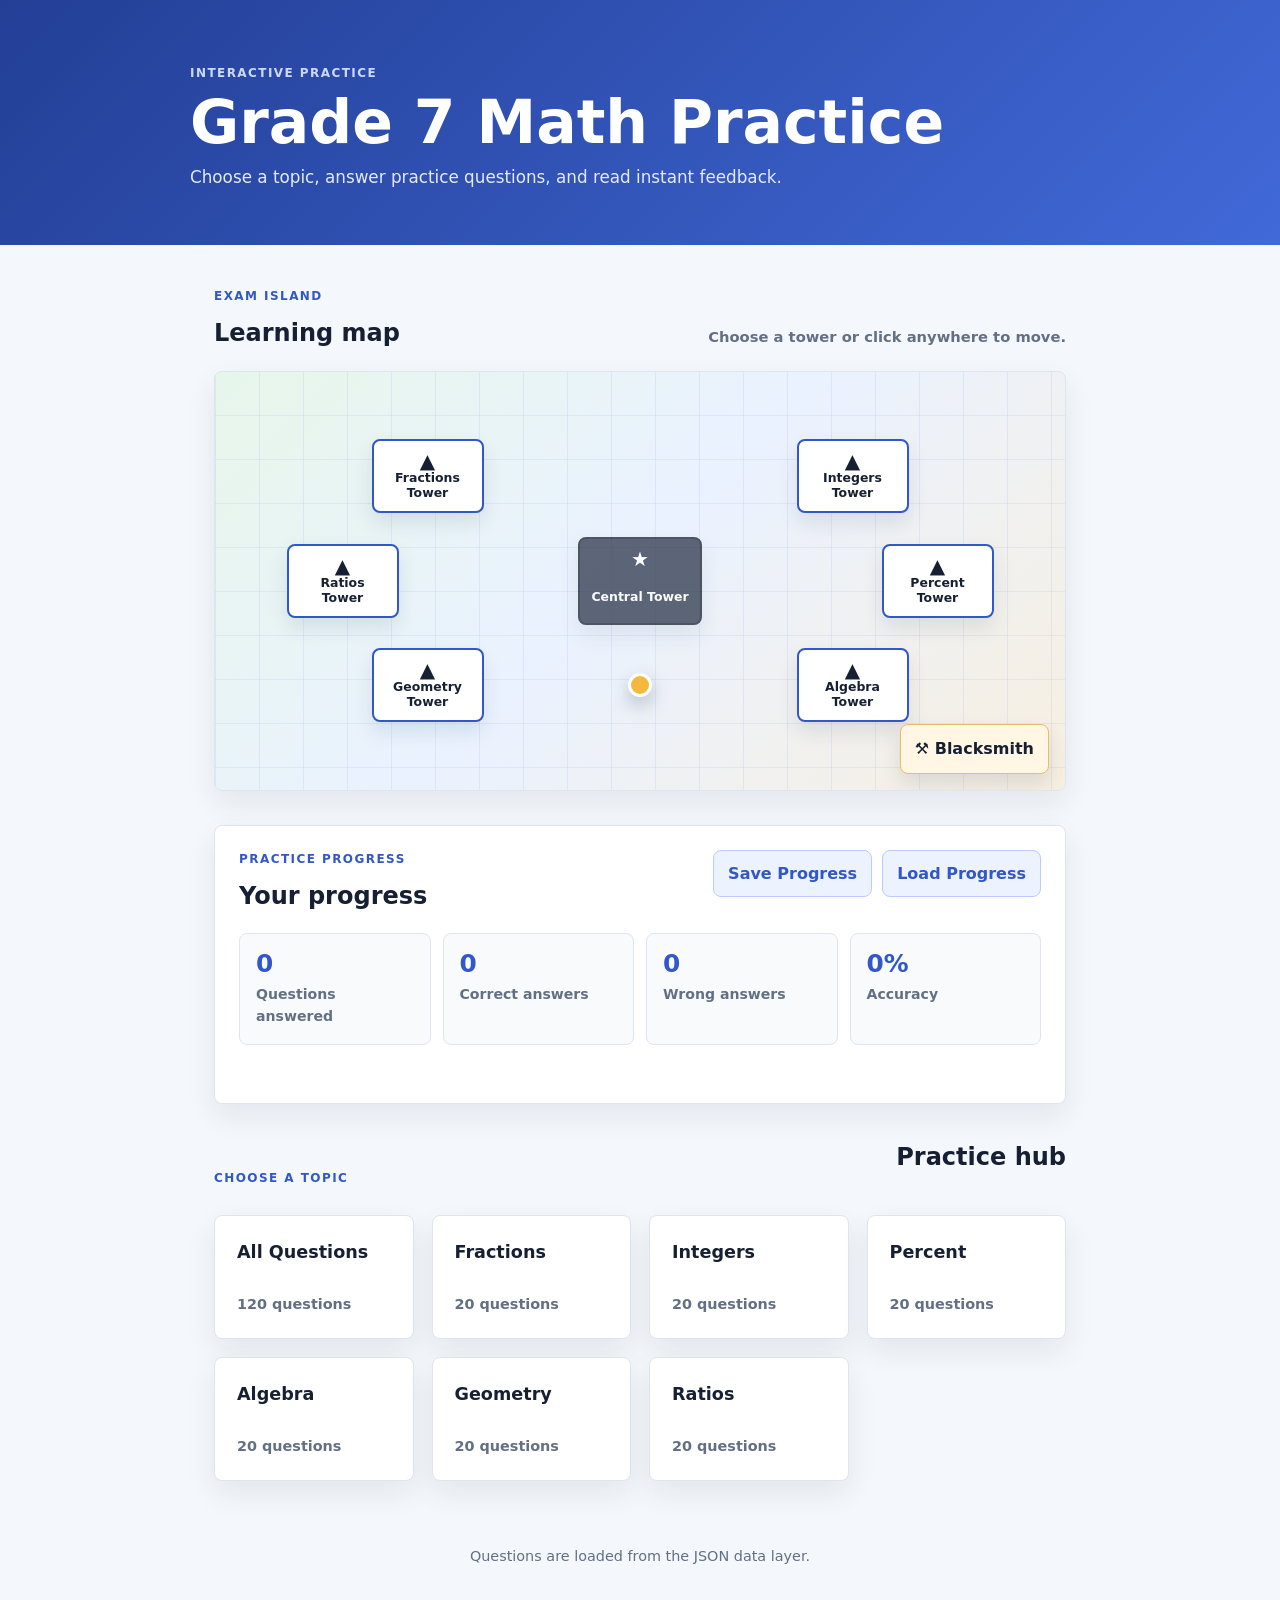
==== index.html @ 88e8f9b3 "Extract game progression rules" ====
<!DOCTYPE html>
<html lang="en">
  <head>
    <meta charset="UTF-8" />
    <meta name="viewport" content="width=device-width, initial-scale=1.0" />
    <meta
      name="description"
      content="A Grade 7 math practice hub with topic-based multiple-choice questions."
    />
    <title>Exam Visualizer</title>
    <link rel="stylesheet" href="style.css" />
  </head>
  <body>
    <header class="site-header">
      <div class="header-content">
        <p class="eyebrow">Interactive practice</p>
        <h1>Grade 7 Math Practice</h1>
        <p class="subtitle">
          Choose a topic, answer practice questions, and read instant feedback.
        </p>
      </div>
    </header>

    <main class="page-content">
      <section class="map-section" aria-labelledby="map-title">
        <div class="map-heading">
          <div>
            <p class="section-label">Exam Island</p>
            <h2 id="map-title">Learning map</h2>
          </div>
          <p id="map-status" class="map-status" aria-live="polite">
            Loading map...
          </p>
        </div>

        <div id="game-map" class="game-map" aria-label="Exam Island map">
          <div id="map-player" class="map-player" aria-label="Player"></div>
          <div id="map-towers" class="map-towers"></div>
          <button id="blacksmith-button" class="blacksmith-button" type="button">
            ⚒ Blacksmith
          </button>
        </div>

        <div id="blacksmith-panel" class="blacksmith-panel" hidden>
          <div>
            <h3>Blacksmith</h3>
            <p>Collect all 6 key fragments to forge the Central Tower Key.</p>
            <p id="fragment-count" class="fragment-count">
              Key fragments: 0 / 6
            </p>
          </div>
          <button id="forge-key" class="progress-button" type="button" disabled>
            Forge Key
          </button>
        </div>
      </section>

      <section class="progress-panel" aria-labelledby="progress-title">
        <div class="progress-panel-heading">
          <div>
            <p class="section-label">Practice progress</p>
            <h2 id="progress-title">Your progress</h2>
          </div>
          <div class="progress-actions">
            <button id="save-progress" class="progress-button" type="button">
              Save Progress
            </button>
            <button id="load-progress" class="progress-button" type="button">
              Load Progress
            </button>
            <input
              id="progress-file"
              type="file"
              accept="application/json,.json"
              hidden
            />
          </div>
        </div>

        <div class="progress-stats" aria-live="polite">
          <div class="progress-stat">
            <span class="progress-value" id="questions-answered">0</span>
            <span class="progress-label">Questions answered</span>
          </div>
          <div class="progress-stat">
            <span class="progress-value" id="correct-answers">0</span>
            <span class="progress-label">Correct answers</span>
          </div>
          <div class="progress-stat">
            <span class="progress-value" id="wrong-answers">0</span>
            <span class="progress-label">Wrong answers</span>
          </div>
          <div class="progress-stat">
            <span class="progress-value" id="accuracy-percentage">0%</span>
            <span class="progress-label">Accuracy</span>
          </div>
        </div>

        <p id="progress-message" class="progress-message" aria-live="polite"></p>
      </section>

      <section id="topic-hub" class="topic-hub" aria-labelledby="topic-hub-title">
        <div class="topic-hub-heading">
          <p class="section-label">Choose a topic</p>
          <h2 id="topic-hub-title">Practice hub</h2>
        </div>

        <div id="topic-list" class="topic-list" aria-live="polite">
          <p class="loading-message">Loading topics...</p>
        </div>
      </section>

      <section
        id="practice-view"
        class="practice-view"
        aria-labelledby="question-list-title"
        hidden
      >
        <button id="back-to-topics" class="back-button" type="button">
          Back to Topics
        </button>

        <div class="exam-overview">
          <div>
            <p class="section-label">Multiple choice</p>
            <h2 id="question-list-title">Question set</h2>
          </div>
          <p id="question-count" class="question-count" aria-live="polite"></p>
        </div>

        <div id="question-list" class="question-list" aria-live="polite"></div>
      </section>

      <div id="error-message" class="error-message" role="alert" hidden></div>
    </main>

    <footer class="site-footer">
      <p>Questions are loaded from the JSON data layer.</p>
    </footer>

    <script src="gameRules.js"></script>
    <script src="app.js"></script>
  </body>
</html>
---- style.css ----
:root {
  --background: #f4f7fb;
  --surface: #ffffff;
  --surface-muted: #f8fafc;
  --text: #172033;
  --text-muted: #637083;
  --primary: #3157c8;
  --primary-soft: #edf2ff;
  --border: #dfe5ee;
  --correct: #16794b;
  --correct-soft: #eaf8f0;
  --incorrect: #b83a3a;
  --incorrect-soft: #fff0f0;
  --shadow: 0 12px 30px rgba(31, 46, 76, 0.08);
}

* { box-sizing: border-box; }
[hidden] { display: none !important; }

body {
  min-height: 100vh;
  margin: 0;
  color: var(--text);
  background: var(--background);
  font-family: Inter, ui-sans-serif, system-ui, -apple-system, BlinkMacSystemFont, "Segoe UI", sans-serif;
  line-height: 1.6;
}

button { font: inherit; }
h1, h2, h3, p { margin-top: 0; }

.site-header {
  padding: 64px 24px 54px;
  color: #ffffff;
  background: linear-gradient(135deg, #233f96, #4169d8);
}

.header-content, .page-content {
  width: min(900px, 100%);
  margin: 0 auto;
}

.eyebrow, .section-label {
  margin: 0 0 8px;
  font-size: 0.75rem;
  font-weight: 800;
  letter-spacing: 0.12em;
  text-transform: uppercase;
}

.eyebrow { color: #cdd8ff; }
.section-label { color: var(--primary); }

h1 {
  margin-bottom: 10px;
  font-size: clamp(2.25rem, 6vw, 3.75rem);
  line-height: 1.05;
}

.subtitle {
  max-width: 680px;
  margin-bottom: 0;
  color: #e4eaff;
  font-size: 1.05rem;
}

.page-content { padding: 42px 24px 64px; }

.map-section, .progress-panel { margin-bottom: 34px; }

.map-heading, .progress-panel-heading, .topic-hub-heading, .exam-overview {
  display: flex;
  align-items: flex-end;
  justify-content: space-between;
  gap: 20px;
  margin-bottom: 18px;
}

.map-heading h2, .exam-overview h2, .progress-panel h2 { margin-bottom: 0; }

.map-status {
  max-width: 380px;
  margin-bottom: 4px;
  color: var(--text-muted);
  font-size: 0.92rem;
  font-weight: 750;
  text-align: right;
}

.game-map {
  position: relative;
  min-height: 420px;
  overflow: hidden;
  background: linear-gradient(90deg, rgba(49,87,200,.08) 1px, transparent 1px), linear-gradient(0deg, rgba(49,87,200,.08) 1px, transparent 1px), linear-gradient(135deg, #e7f6ea, #eaf2ff 48%, #f7efe0);
  background-size: 44px 44px, 44px 44px, auto;
  border: 1px solid var(--border);
  border-radius: 8px;
  box-shadow: var(--shadow);
  cursor: crosshair;
}

.map-tower {
  position: absolute;
  z-index: 2;
  display: grid;
  width: 112px;
  min-height: 74px;
  padding: 10px;
  color: var(--text);
  text-align: center;
  background: #ffffff;
  border: 2px solid var(--primary);
  border-radius: 8px;
  box-shadow: 0 10px 20px rgba(31, 46, 76, 0.1);
  cursor: pointer;
  transform: translate(-50%, -50%);
  transition: background-color 160ms ease, border-color 160ms ease, opacity 160ms ease, transform 160ms ease;
}

.map-tower:hover, .map-tower:focus-visible {
  background: var(--primary-soft);
  outline: none;
  transform: translate(-50%, -52%);
}

.map-tower.is-central {
  width: 124px;
  min-height: 88px;
  color: #ffffff;
  background: #263044;
  border-color: #111827;
}

.map-tower.is-central.is-locked { opacity: 0.72; }
.map-tower.is-cleared { background: var(--correct-soft); border-color: var(--correct); }
.tower-icon { font-size: 1.25rem; font-weight: 850; line-height: 1; }
.tower-name { align-self: center; font-size: 0.78rem; font-weight: 850; line-height: 1.2; }

.map-player {
  position: absolute;
  z-index: 4;
  width: 24px;
  height: 24px;
  background: #f3b93f;
  border: 3px solid #ffffff;
  border-radius: 50%;
  box-shadow: 0 8px 18px rgba(31, 46, 76, 0.26);
  transform: translate(-50%, -50%);
  transition: left 260ms ease, top 260ms ease;
  pointer-events: none;
}

.blacksmith-button {
  position: absolute;
  right: 16px;
  bottom: 16px;
  z-index: 5;
  padding: 11px 14px;
  color: var(--text);
  font-weight: 850;
  background: #fff7e3;
  border: 1px solid #e6bf62;
  border-radius: 8px;
  box-shadow: 0 10px 20px rgba(31, 46, 76, 0.12);
  cursor: pointer;
}

.blacksmith-button:hover, .blacksmith-button:focus-visible { background: #ffedbf; outline: none; }

.blacksmith-panel, .progress-panel, .question-card, .topic-card {
  background: var(--surface);
  border: 1px solid var(--border);
  border-radius: 8px;
  box-shadow: var(--shadow);
}

.blacksmith-panel {
  display: flex;
  align-items: center;
  justify-content: space-between;
  gap: 18px;
  margin-top: 14px;
  padding: 18px;
}

.blacksmith-panel h3 { margin-bottom: 4px; font-size: 1.1rem; }
.blacksmith-panel p { margin-bottom: 4px; color: var(--text-muted); }
.fragment-count { font-weight: 850; }

.progress-panel { padding: 24px; }
.progress-panel-heading { align-items: flex-start; }
.progress-actions { display: flex; flex-wrap: wrap; gap: 10px; justify-content: flex-end; }

.progress-button, .back-button {
  padding: 10px 14px;
  color: var(--primary);
  font-weight: 800;
  background: var(--primary-soft);
  border: 1px solid #bdcafe;
  border-radius: 8px;
  cursor: pointer;
}

.progress-button:hover, .progress-button:focus-visible, .back-button:hover, .back-button:focus-visible {
  background: #dfe7ff;
  border-color: var(--primary);
  outline: none;
}

.progress-button:disabled { cursor: not-allowed; opacity: .55; }
.progress-stats { display: grid; grid-template-columns: repeat(auto-fit, minmax(140px, 1fr)); gap: 12px; }
.progress-stat { min-height: 92px; padding: 16px; background: var(--surface-muted); border: 1px solid var(--border); border-radius: 8px; }
.progress-value { display: block; margin-bottom: 4px; color: var(--primary); font-size: 1.55rem; font-weight: 850; line-height: 1.15; }
.progress-label { display: block; color: var(--text-muted); font-size: 0.88rem; font-weight: 750; }
.progress-message { min-height: 1.4em; margin: 14px 0 0; color: var(--text-muted); font-size: 0.92rem; font-weight: 700; }

.question-count { margin-bottom: 4px; color: var(--text-muted); font-weight: 700; }
.topic-list, .question-list { display: grid; gap: 18px; }
.topic-list { grid-template-columns: repeat(auto-fit, minmax(180px, 1fr)); }
.topic-card { display: grid; gap: 8px; min-height: 124px; padding: 22px; color: var(--text); text-align: left; cursor: pointer; }
.topic-card:hover, .topic-card:focus-visible { background: var(--primary-soft); border-color: var(--primary); outline: none; transform: translateY(-2px); }
.topic-card-title { font-size: 1.1rem; font-weight: 850; }
.topic-card-count { align-self: end; color: var(--text-muted); font-size: 0.9rem; font-weight: 700; }
.back-button { margin-bottom: 22px; }

.question-card { padding: 28px; border-radius: 16px; }
.question-meta { display: flex; align-items: center; justify-content: space-between; gap: 16px; margin-bottom: 14px; }
.question-number, .question-type { color: var(--text-muted); font-size: 0.82rem; font-weight: 800; letter-spacing: 0.06em; text-transform: uppercase; }
.question-type { padding: 4px 10px; color: var(--primary); background: var(--primary-soft); border-radius: 999px; }
.question-title { margin-bottom: 8px; font-size: 1.25rem; }
.question-text { margin-bottom: 20px; color: #38445a; }
.option-list { display: grid; gap: 10px; }
.option-button { display: flex; align-items: center; width: 100%; padding: 13px 15px; color: var(--text); text-align: left; background: var(--surface-muted); border: 1px solid var(--border); border-radius: 10px; cursor: pointer; }
.option-button:hover:not(:disabled), .option-button:focus-visible { background: var(--primary-soft); border-color: var(--primary); outline: none; transform: translateY(-1px); }
.option-button:disabled { cursor: not-allowed; opacity: .68; }
.option-button.is-correct { color: var(--correct); background: var(--correct-soft); border-color: var(--correct); opacity: 1; }
.option-button.is-incorrect { color: var(--incorrect); background: var(--incorrect-soft); border-color: var(--incorrect); opacity: 1; }
.option-key { display: inline-grid; flex: 0 0 30px; width: 30px; height: 30px; margin-right: 12px; place-items: center; font-weight: 800; background: #ffffff; border: 1px solid currentColor; border-radius: 50%; }
.feedback { margin-top: 20px; padding: 16px 18px; border-left: 4px solid var(--border); border-radius: 8px; }
.feedback.correct { background: var(--correct-soft); border-color: var(--correct); }
.feedback.incorrect { background: var(--incorrect-soft); border-color: var(--incorrect); }
.feedback-status { margin-bottom: 5px; font-size: 1.05rem; font-weight: 850; }
.feedback.correct .feedback-status { color: var(--correct); }
.feedback.incorrect .feedback-status { color: var(--incorrect); }
.feedback-answer, .feedback-explanation { margin-bottom: 4px; }
.feedback-explanation { color: #465268; }
.loading-message, .error-message { padding: 22px; text-align: center; background: var(--surface); border: 1px solid var(--border); border-radius: 12px; }
.error-message { color: var(--incorrect); }
.site-footer { padding: 0 24px 28px; color: var(--text-muted); text-align: center; font-size: 0.9rem; }

@media (max-width: 600px) {
  .site-header { padding: 48px 20px 42px; }
  .page-content { padding: 32px 16px 48px; }
  .map-heading, .progress-panel-heading, .topic-hub-heading, .exam-overview { align-items: flex-start; flex-direction: column; gap: 6px; }
  .map-status { max-width: none; text-align: left; }
  .game-map { min-height: 520px; }
  .map-tower { width: 92px; min-height: 70px; padding: 8px; }
  .map-tower.is-central { width: 104px; }
  .blacksmith-panel { align-items: flex-start; flex-direction: column; }
  .progress-panel { padding: 20px 16px; }
  .progress-actions { justify-content: flex-start; width: 100%; }
  .question-card { padding: 22px 18px; }
}
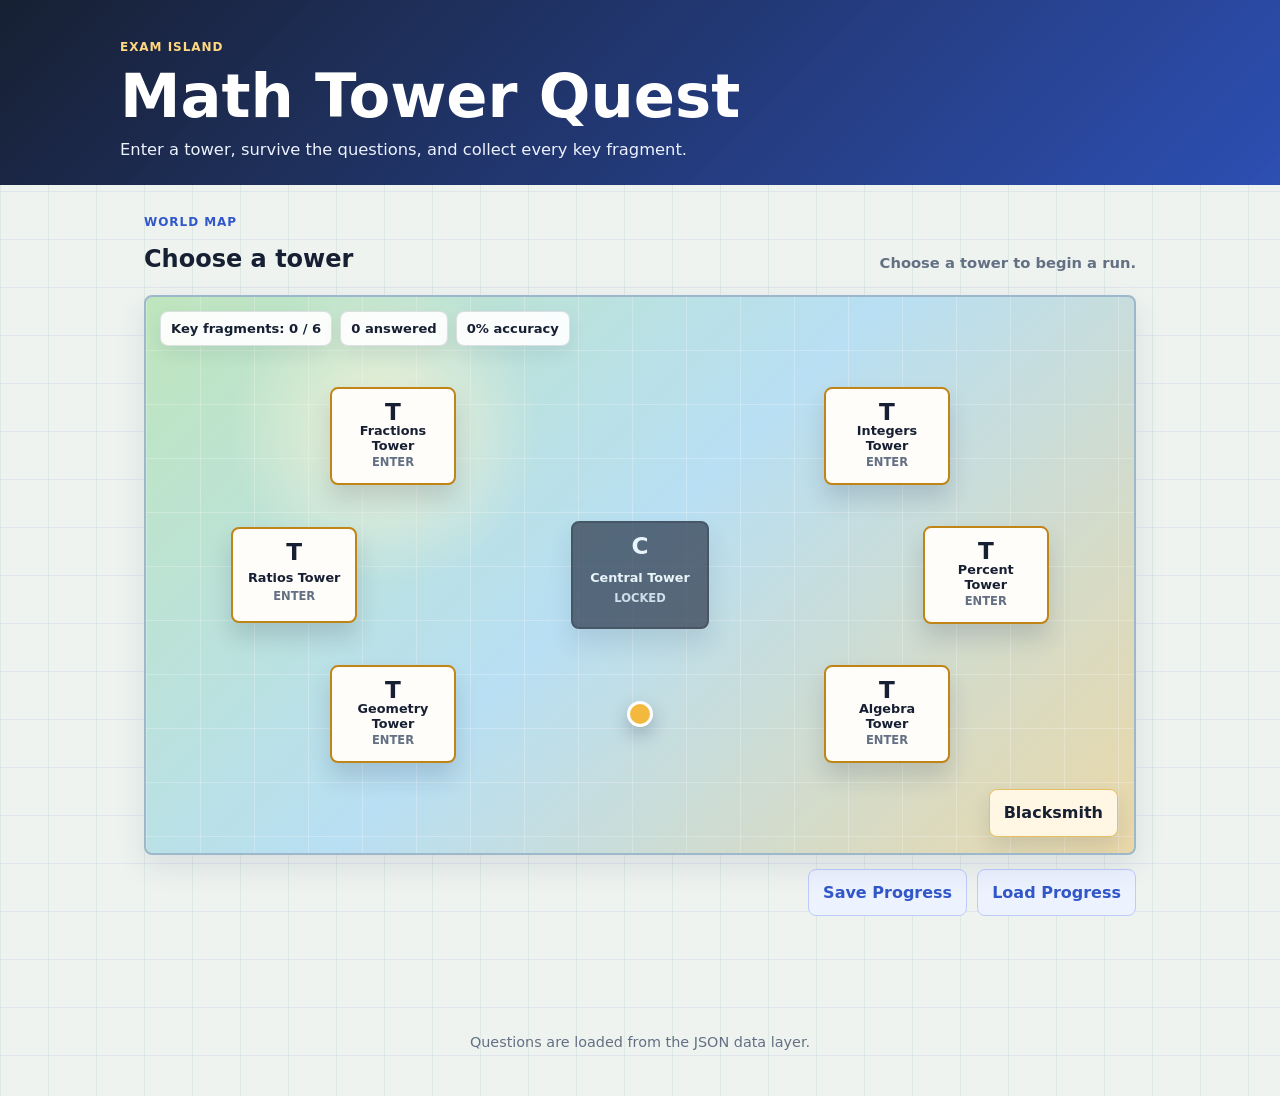
==== commit 240d1a9c: "Polish tower practice gameplay" ====
--- a/index.html
+++ b/index.html
@@ -5,28 +5,29 @@
     <meta name="viewport" content="width=device-width, initial-scale=1.0" />
     <meta
       name="description"
-      content="A Grade 7 math practice hub with topic-based multiple-choice questions."
+      content="A Grade 7 math tower game with map exploration and tower practice runs."
     />
     <title>Exam Visualizer</title>
+    <link rel="icon" href="data:," />
     <link rel="stylesheet" href="style.css" />
   </head>
   <body>
     <header class="site-header">
       <div class="header-content">
-        <p class="eyebrow">Interactive practice</p>
-        <h1>Grade 7 Math Practice</h1>
+        <p class="eyebrow">Exam Island</p>
+        <h1>Math Tower Quest</h1>
         <p class="subtitle">
-          Choose a topic, answer practice questions, and read instant feedback.
+          Enter a tower, survive the questions, and collect every key fragment.
         </p>
       </div>
     </header>
 
     <main class="page-content">
-      <section class="map-section" aria-labelledby="map-title">
+      <section id="map-screen" class="map-section" aria-labelledby="map-title">
         <div class="map-heading">
           <div>
-            <p class="section-label">Exam Island</p>
-            <h2 id="map-title">Learning map</h2>
+            <p class="section-label">World Map</p>
+            <h2 id="map-title">Choose a tower</h2>
           </div>
           <p id="map-status" class="map-status" aria-live="polite">
             Loading map...
@@ -34,10 +35,15 @@
         </div>
 
         <div id="game-map" class="game-map" aria-label="Exam Island map">
+          <div class="map-hud" aria-label="Player progress">
+            <span id="fragment-count" class="hud-pill">Key fragments: 0 / 6</span>
+            <span id="questions-answered" class="hud-pill">0 answered</span>
+            <span id="accuracy-percentage" class="hud-pill">0% accuracy</span>
+          </div>
           <div id="map-player" class="map-player" aria-label="Player"></div>
           <div id="map-towers" class="map-towers"></div>
           <button id="blacksmith-button" class="blacksmith-button" type="button">
-            ⚒ Blacksmith
+            Blacksmith
           </button>
         </div>
 
@@ -45,89 +51,65 @@
           <div>
             <h3>Blacksmith</h3>
             <p>Collect all 6 key fragments to forge the Central Tower Key.</p>
-            <p id="fragment-count" class="fragment-count">
-              Key fragments: 0 / 6
-            </p>
           </div>
           <button id="forge-key" class="progress-button" type="button" disabled>
             Forge Key
           </button>
         </div>
-      </section>
 
-      <section class="progress-panel" aria-labelledby="progress-title">
-        <div class="progress-panel-heading">
-          <div>
-            <p class="section-label">Practice progress</p>
-            <h2 id="progress-title">Your progress</h2>
-          </div>
-          <div class="progress-actions">
-            <button id="save-progress" class="progress-button" type="button">
-              Save Progress
-            </button>
-            <button id="load-progress" class="progress-button" type="button">
-              Load Progress
-            </button>
-            <input
-              id="progress-file"
-              type="file"
-              accept="application/json,.json"
-              hidden
-            />
-          </div>
+        <div class="save-actions">
+          <button id="save-progress" class="progress-button" type="button">
+            Save Progress
+          </button>
+          <button id="load-progress" class="progress-button" type="button">
+            Load Progress
+          </button>
+          <input
+            id="progress-file"
+            type="file"
+            accept="application/json,.json"
+            hidden
+          />
         </div>
-
-        <div class="progress-stats" aria-live="polite">
-          <div class="progress-stat">
-            <span class="progress-value" id="questions-answered">0</span>
-            <span class="progress-label">Questions answered</span>
-          </div>
-          <div class="progress-stat">
-            <span class="progress-value" id="correct-answers">0</span>
-            <span class="progress-label">Correct answers</span>
-          </div>
-          <div class="progress-stat">
-            <span class="progress-value" id="wrong-answers">0</span>
-            <span class="progress-label">Wrong answers</span>
-          </div>
-          <div class="progress-stat">
-            <span class="progress-value" id="accuracy-percentage">0%</span>
-            <span class="progress-label">Accuracy</span>
-          </div>
-        </div>
-
         <p id="progress-message" class="progress-message" aria-live="polite"></p>
-      </section>
-
-      <section id="topic-hub" class="topic-hub" aria-labelledby="topic-hub-title">
-        <div class="topic-hub-heading">
-          <p class="section-label">Choose a topic</p>
-          <h2 id="topic-hub-title">Practice hub</h2>
-        </div>
-
-        <div id="topic-list" class="topic-list" aria-live="polite">
-          <p class="loading-message">Loading topics...</p>
-        </div>
       </section>
 
       <section
         id="practice-view"
         class="practice-view"
-        aria-labelledby="question-list-title"
+        aria-labelledby="tower-title"
         hidden
       >
-        <button id="back-to-topics" class="back-button" type="button">
-          Back to Topics
-        </button>
-
-        <div class="exam-overview">
-          <div>
-            <p class="section-label">Multiple choice</p>
-            <h2 id="question-list-title">Question set</h2>
-          </div>
-          <p id="question-count" class="question-count" aria-live="polite"></p>
+        <div class="tower-topbar">
+          <button id="back-to-map" class="back-button" type="button">
+            Back to Map
+          </button>
+          <div id="tower-status" class="tower-status" aria-live="polite"></div>
         </div>
 
+        <div class="tower-overview">
+          <div>
+            <p class="section-label">Tower Practice</p>
+            <h2 id="tower-title">Tower</h2>
+            <p id="tower-description" class="tower-description"></p>
+          </div>
+          <div class="tower-run-stats">
+            <div id="tower-hp" class="hp-display" aria-live="polite">
+              <span class="stat-label">Health</span>
+              <span class="hp-hearts" aria-hidden="true">10 HP</span>
+              <span class="hp-number">10 / 10</span>
+            </div>
+            <span id="tower-streak">Streak 0</span>
+            <span id="tower-progress-text">Seal Energy 0 / 50</span>
+          </div>
+        </div>
+
+        <div class="energy-label">Seal Energy</div>
+        <div class="tower-progress-bar" aria-hidden="true">
+          <div id="tower-progress-fill"></div>
+        </div>
+
+        <div id="tower-result" class="tower-result" aria-live="polite" hidden></div>
         <div id="question-list" class="question-list" aria-live="polite"></div>
       </section>
 
--- a/style.css
+++ b/style.css
@@ -1,17 +1,19 @@
 :root {
-  --background: #f4f7fb;
+  --background: #eef3f0;
   --surface: #ffffff;
-  --surface-muted: #f8fafc;
+  --surface-muted: #f6f8fb;
   --text: #172033;
   --text-muted: #637083;
   --primary: #3157c8;
   --primary-soft: #edf2ff;
+  --gold: #c18416;
+  --gold-soft: #fff5d6;
+  --forest: #24714f;
+  --forest-soft: #e9f7ef;
+  --danger: #b83a3a;
+  --danger-soft: #fff0f0;
   --border: #dfe5ee;
-  --correct: #16794b;
-  --correct-soft: #eaf8f0;
-  --incorrect: #b83a3a;
-  --incorrect-soft: #fff0f0;
-  --shadow: 0 12px 30px rgba(31, 46, 76, 0.08);
+  --shadow: 0 12px 30px rgba(31, 46, 76, 0.1);
 }
 
 * { box-sizing: border-box; }
@@ -21,7 +23,11 @@
   min-height: 100vh;
   margin: 0;
   color: var(--text);
-  background: var(--background);
+  background:
+    linear-gradient(90deg, rgba(36, 113, 79, 0.08) 1px, transparent 1px),
+    linear-gradient(0deg, rgba(49, 87, 200, 0.08) 1px, transparent 1px),
+    var(--background);
+  background-size: 48px 48px;
   font-family: Inter, ui-sans-serif, system-ui, -apple-system, BlinkMacSystemFont, "Segoe UI", sans-serif;
   line-height: 1.6;
 }
@@ -30,121 +36,157 @@
 h1, h2, h3, p { margin-top: 0; }
 
 .site-header {
-  padding: 64px 24px 54px;
+  padding: 38px 24px 22px;
   color: #ffffff;
-  background: linear-gradient(135deg, #233f96, #4169d8);
+  background:
+    linear-gradient(135deg, rgba(23, 32, 51, 0.94), rgba(49, 87, 200, 0.86)),
+    #172033;
 }
 
 .header-content, .page-content {
-  width: min(900px, 100%);
+  width: min(1040px, 100%);
   margin: 0 auto;
 }
 
 .eyebrow, .section-label {
   margin: 0 0 8px;
   font-size: 0.75rem;
-  font-weight: 800;
-  letter-spacing: 0.12em;
+  font-weight: 850;
+  letter-spacing: 0.08em;
   text-transform: uppercase;
 }
 
-.eyebrow { color: #cdd8ff; }
+.eyebrow { color: #ffd880; }
 .section-label { color: var(--primary); }
 
 h1 {
-  margin-bottom: 10px;
-  font-size: clamp(2.25rem, 6vw, 3.75rem);
+  margin-bottom: 8px;
+  font-size: clamp(2.15rem, 5vw, 3.8rem);
   line-height: 1.05;
 }
 
 .subtitle {
   max-width: 680px;
   margin-bottom: 0;
-  color: #e4eaff;
-  font-size: 1.05rem;
-}
-
-.page-content { padding: 42px 24px 64px; }
-
-.map-section, .progress-panel { margin-bottom: 34px; }
-
-.map-heading, .progress-panel-heading, .topic-hub-heading, .exam-overview {
+  color: #edf2ff;
+  font-size: 1.02rem;
+}
+
+.page-content { padding: 28px 24px 56px; }
+
+.map-section, .practice-view {
+  margin-bottom: 26px;
+}
+
+.map-heading, .tower-overview, .tower-topbar {
   display: flex;
   align-items: flex-end;
   justify-content: space-between;
-  gap: 20px;
-  margin-bottom: 18px;
-}
-
-.map-heading h2, .exam-overview h2, .progress-panel h2 { margin-bottom: 0; }
-
-.map-status {
-  max-width: 380px;
+  gap: 18px;
+  margin-bottom: 16px;
+}
+
+.map-heading h2, .tower-overview h2 { margin-bottom: 0; }
+
+.map-status, .tower-status {
+  max-width: 430px;
   margin-bottom: 4px;
   color: var(--text-muted);
   font-size: 0.92rem;
-  font-weight: 750;
+  font-weight: 780;
   text-align: right;
 }
 
 .game-map {
   position: relative;
-  min-height: 420px;
+  min-height: 560px;
   overflow: hidden;
-  background: linear-gradient(90deg, rgba(49,87,200,.08) 1px, transparent 1px), linear-gradient(0deg, rgba(49,87,200,.08) 1px, transparent 1px), linear-gradient(135deg, #e7f6ea, #eaf2ff 48%, #f7efe0);
-  background-size: 44px 44px, 44px 44px, auto;
-  border: 1px solid var(--border);
+  background:
+    radial-gradient(circle at 24% 24%, rgba(255, 245, 214, 0.78), transparent 18%),
+    linear-gradient(90deg, rgba(255, 255, 255, 0.24) 1px, transparent 1px),
+    linear-gradient(0deg, rgba(255, 255, 255, 0.24) 1px, transparent 1px),
+    linear-gradient(135deg, #bfe5bd, #b8dff3 48%, #ead8a8);
+  background-size: auto, 54px 54px, 54px 54px, auto;
+  border: 2px solid #9db7cb;
   border-radius: 8px;
   box-shadow: var(--shadow);
   cursor: crosshair;
 }
 
+.map-hud {
+  position: absolute;
+  top: 14px;
+  left: 14px;
+  right: 14px;
+  z-index: 6;
+  display: flex;
+  flex-wrap: wrap;
+  gap: 8px;
+  pointer-events: none;
+}
+
+.hud-pill {
+  display: inline-flex;
+  min-height: 34px;
+  align-items: center;
+  padding: 6px 10px;
+  color: #172033;
+  font-size: 0.82rem;
+  font-weight: 850;
+  background: rgba(255, 255, 255, 0.92);
+  border: 1px solid rgba(31, 46, 76, 0.14);
+  border-radius: 8px;
+  box-shadow: 0 8px 18px rgba(31, 46, 76, 0.08);
+}
+
 .map-tower {
   position: absolute;
-  z-index: 2;
+  z-index: 3;
   display: grid;
-  width: 112px;
-  min-height: 74px;
-  padding: 10px;
+  width: 126px;
+  min-height: 96px;
+  padding: 11px;
   color: var(--text);
   text-align: center;
-  background: #ffffff;
-  border: 2px solid var(--primary);
-  border-radius: 8px;
-  box-shadow: 0 10px 20px rgba(31, 46, 76, 0.1);
+  background: #fffdfa;
+  border: 2px solid var(--gold);
+  border-radius: 8px;
+  box-shadow: 0 14px 22px rgba(31, 46, 76, 0.16);
   cursor: pointer;
   transform: translate(-50%, -50%);
   transition: background-color 160ms ease, border-color 160ms ease, opacity 160ms ease, transform 160ms ease;
 }
 
 .map-tower:hover, .map-tower:focus-visible {
-  background: var(--primary-soft);
+  background: var(--gold-soft);
   outline: none;
-  transform: translate(-50%, -52%);
+  transform: translate(-50%, -54%);
 }
 
 .map-tower.is-central {
-  width: 124px;
-  min-height: 88px;
+  width: 138px;
+  min-height: 108px;
   color: #ffffff;
   background: #263044;
   border-color: #111827;
 }
 
-.map-tower.is-central.is-locked { opacity: 0.72; }
-.map-tower.is-cleared { background: var(--correct-soft); border-color: var(--correct); }
-.tower-icon { font-size: 1.25rem; font-weight: 850; line-height: 1; }
-.tower-name { align-self: center; font-size: 0.78rem; font-weight: 850; line-height: 1.2; }
+.map-tower.is-central.is-locked { opacity: 0.68; }
+.map-tower.is-cleared { background: var(--forest-soft); border-color: var(--forest); }
+.tower-icon { font-size: 1.45rem; font-weight: 900; line-height: 1; }
+.tower-name { align-self: center; font-size: 0.8rem; font-weight: 900; line-height: 1.18; }
+.tower-state { color: var(--text-muted); font-size: 0.72rem; font-weight: 850; text-transform: uppercase; }
+.map-tower.is-central .tower-state { color: #d8deea; }
 
 .map-player {
   position: absolute;
-  z-index: 4;
-  width: 24px;
-  height: 24px;
+  z-index: 5;
+  width: 26px;
+  height: 26px;
   background: #f3b93f;
   border: 3px solid #ffffff;
   border-radius: 50%;
-  box-shadow: 0 8px 18px rgba(31, 46, 76, 0.26);
+  box-shadow: 0 8px 18px rgba(31, 46, 76, 0.28);
   transform: translate(-50%, -50%);
   transition: left 260ms ease, top 260ms ease;
   pointer-events: none;
@@ -154,8 +196,9 @@
   position: absolute;
   right: 16px;
   bottom: 16px;
-  z-index: 5;
-  padding: 11px 14px;
+  z-index: 7;
+  min-height: 42px;
+  padding: 10px 14px;
   color: var(--text);
   font-weight: 850;
   background: #fff7e3;
@@ -165,9 +208,12 @@
   cursor: pointer;
 }
 
-.blacksmith-button:hover, .blacksmith-button:focus-visible { background: #ffedbf; outline: none; }
-
-.blacksmith-panel, .progress-panel, .question-card, .topic-card {
+.blacksmith-button:hover, .blacksmith-button:focus-visible {
+  background: #ffedbf;
+  outline: none;
+}
+
+.blacksmith-panel, .question-card, .tower-result {
   background: var(--surface);
   border: 1px solid var(--border);
   border-radius: 8px;
@@ -184,17 +230,21 @@
 }
 
 .blacksmith-panel h3 { margin-bottom: 4px; font-size: 1.1rem; }
-.blacksmith-panel p { margin-bottom: 4px; color: var(--text-muted); }
-.fragment-count { font-weight: 850; }
-
-.progress-panel { padding: 24px; }
-.progress-panel-heading { align-items: flex-start; }
-.progress-actions { display: flex; flex-wrap: wrap; gap: 10px; justify-content: flex-end; }
+.blacksmith-panel p { margin-bottom: 0; color: var(--text-muted); }
+
+.save-actions {
+  display: flex;
+  flex-wrap: wrap;
+  gap: 10px;
+  justify-content: flex-end;
+  margin-top: 14px;
+}
 
 .progress-button, .back-button {
+  min-height: 42px;
   padding: 10px 14px;
   color: var(--primary);
-  font-weight: 800;
+  font-weight: 850;
   background: var(--primary-soft);
   border: 1px solid #bdcafe;
   border-radius: 8px;
@@ -207,57 +257,401 @@
   outline: none;
 }
 
-.progress-button:disabled { cursor: not-allowed; opacity: .55; }
-.progress-stats { display: grid; grid-template-columns: repeat(auto-fit, minmax(140px, 1fr)); gap: 12px; }
-.progress-stat { min-height: 92px; padding: 16px; background: var(--surface-muted); border: 1px solid var(--border); border-radius: 8px; }
-.progress-value { display: block; margin-bottom: 4px; color: var(--primary); font-size: 1.55rem; font-weight: 850; line-height: 1.15; }
-.progress-label { display: block; color: var(--text-muted); font-size: 0.88rem; font-weight: 750; }
-.progress-message { min-height: 1.4em; margin: 14px 0 0; color: var(--text-muted); font-size: 0.92rem; font-weight: 700; }
-
-.question-count { margin-bottom: 4px; color: var(--text-muted); font-weight: 700; }
-.topic-list, .question-list { display: grid; gap: 18px; }
-.topic-list { grid-template-columns: repeat(auto-fit, minmax(180px, 1fr)); }
-.topic-card { display: grid; gap: 8px; min-height: 124px; padding: 22px; color: var(--text); text-align: left; cursor: pointer; }
-.topic-card:hover, .topic-card:focus-visible { background: var(--primary-soft); border-color: var(--primary); outline: none; transform: translateY(-2px); }
-.topic-card-title { font-size: 1.1rem; font-weight: 850; }
-.topic-card-count { align-self: end; color: var(--text-muted); font-size: 0.9rem; font-weight: 700; }
-.back-button { margin-bottom: 22px; }
-
-.question-card { padding: 28px; border-radius: 16px; }
-.question-meta { display: flex; align-items: center; justify-content: space-between; gap: 16px; margin-bottom: 14px; }
-.question-number, .question-type { color: var(--text-muted); font-size: 0.82rem; font-weight: 800; letter-spacing: 0.06em; text-transform: uppercase; }
-.question-type { padding: 4px 10px; color: var(--primary); background: var(--primary-soft); border-radius: 999px; }
-.question-title { margin-bottom: 8px; font-size: 1.25rem; }
-.question-text { margin-bottom: 20px; color: #38445a; }
-.option-list { display: grid; gap: 10px; }
-.option-button { display: flex; align-items: center; width: 100%; padding: 13px 15px; color: var(--text); text-align: left; background: var(--surface-muted); border: 1px solid var(--border); border-radius: 10px; cursor: pointer; }
-.option-button:hover:not(:disabled), .option-button:focus-visible { background: var(--primary-soft); border-color: var(--primary); outline: none; transform: translateY(-1px); }
-.option-button:disabled { cursor: not-allowed; opacity: .68; }
-.option-button.is-correct { color: var(--correct); background: var(--correct-soft); border-color: var(--correct); opacity: 1; }
-.option-button.is-incorrect { color: var(--incorrect); background: var(--incorrect-soft); border-color: var(--incorrect); opacity: 1; }
-.option-key { display: inline-grid; flex: 0 0 30px; width: 30px; height: 30px; margin-right: 12px; place-items: center; font-weight: 800; background: #ffffff; border: 1px solid currentColor; border-radius: 50%; }
-.feedback { margin-top: 20px; padding: 16px 18px; border-left: 4px solid var(--border); border-radius: 8px; }
-.feedback.correct { background: var(--correct-soft); border-color: var(--correct); }
-.feedback.incorrect { background: var(--incorrect-soft); border-color: var(--incorrect); }
-.feedback-status { margin-bottom: 5px; font-size: 1.05rem; font-weight: 850; }
-.feedback.correct .feedback-status { color: var(--correct); }
-.feedback.incorrect .feedback-status { color: var(--incorrect); }
+.progress-button:disabled {
+  cursor: not-allowed;
+  opacity: 0.55;
+}
+
+.progress-message {
+  min-height: 1.4em;
+  margin: 12px 0 0;
+  color: var(--text-muted);
+  font-size: 0.92rem;
+  font-weight: 740;
+  text-align: right;
+}
+
+.practice-view {
+  padding: 24px;
+  background: rgba(255, 255, 255, 0.86);
+  border: 1px solid var(--border);
+  border-radius: 8px;
+  box-shadow: var(--shadow);
+}
+
+.tower-topbar { align-items: center; }
+
+.tower-description {
+  max-width: 520px;
+  margin: 8px 0 0;
+  color: #465268;
+  font-size: 0.96rem;
+  font-weight: 720;
+}
+
+.tower-run-stats {
+  display: flex;
+  flex-wrap: wrap;
+  justify-content: flex-end;
+  gap: 8px;
+}
+
+.tower-run-stats > span {
+  display: inline-flex;
+  min-height: 36px;
+  align-items: center;
+  padding: 6px 10px;
+  color: #172033;
+  font-size: 0.84rem;
+  font-weight: 850;
+  background: var(--surface-muted);
+  border: 1px solid var(--border);
+  border-radius: 8px;
+}
+
+.hp-display {
+  display: grid;
+  min-width: 188px;
+  min-height: 58px;
+  gap: 2px;
+  padding: 8px 10px;
+  color: #172033;
+  background: var(--surface-muted);
+  border: 1px solid var(--border);
+  border-radius: 8px;
+}
+
+.stat-label {
+  color: var(--text-muted);
+  font-size: 0.68rem;
+  font-weight: 900;
+  letter-spacing: 0.06em;
+  line-height: 1;
+  text-transform: uppercase;
+}
+
+.hp-hearts {
+  color: var(--danger);
+  font-size: 1.08rem;
+  font-weight: 900;
+  letter-spacing: 0.04em;
+  line-height: 1.1;
+  text-shadow: 0 1px 0 #ffffff;
+}
+
+.hp-number {
+  color: var(--text-muted);
+  font-size: 0.76rem;
+  font-weight: 850;
+  line-height: 1;
+}
+
+.energy-label {
+  margin: 0 0 5px;
+  color: var(--gold);
+  font-size: 0.78rem;
+  font-weight: 900;
+  letter-spacing: 0.08em;
+  text-transform: uppercase;
+}
+
+.tower-progress-bar {
+  height: 16px;
+  overflow: hidden;
+  margin: 0 0 18px;
+  background: #dbe3ef;
+  border: 1px solid #c8d3e2;
+  border-radius: 8px;
+}
+
+#tower-progress-fill {
+  width: 0%;
+  height: 100%;
+  background: linear-gradient(90deg, var(--gold), var(--forest));
+  transition: width 180ms ease;
+}
+
+.question-list {
+  display: grid;
+  gap: 18px;
+}
+
+.question-card {
+  padding: 28px;
+}
+
+.question-meta {
+  display: flex;
+  align-items: center;
+  justify-content: space-between;
+  gap: 16px;
+  margin-bottom: 14px;
+}
+
+.question-number, .question-type {
+  color: var(--text-muted);
+  font-size: 0.82rem;
+  font-weight: 850;
+  letter-spacing: 0.04em;
+  text-transform: uppercase;
+}
+
+.question-type {
+  padding: 4px 10px;
+  color: var(--primary);
+  background: var(--primary-soft);
+  border-radius: 8px;
+}
+
+.question-title {
+  margin-bottom: 8px;
+  font-size: 1.25rem;
+}
+
+.question-text {
+  margin-bottom: 20px;
+  color: #38445a;
+}
+
+.option-list {
+  display: grid;
+  gap: 10px;
+}
+
+.option-button {
+  display: flex;
+  align-items: center;
+  width: 100%;
+  min-height: 48px;
+  padding: 12px 14px;
+  color: var(--text);
+  text-align: left;
+  background: var(--surface-muted);
+  border: 1px solid var(--border);
+  border-radius: 8px;
+  cursor: pointer;
+}
+
+.option-button:hover:not(:disabled), .option-button:focus-visible {
+  background: var(--primary-soft);
+  border-color: var(--primary);
+  outline: none;
+  transform: translateY(-1px);
+}
+
+.option-button:disabled {
+  cursor: not-allowed;
+  opacity: 0.72;
+}
+
+.option-button.is-correct {
+  color: var(--forest);
+  background: var(--forest-soft);
+  border-color: var(--forest);
+  opacity: 1;
+}
+
+.option-button.is-incorrect {
+  color: var(--danger);
+  background: var(--danger-soft);
+  border-color: var(--danger);
+  opacity: 1;
+}
+
+.option-key {
+  display: inline-grid;
+  flex: 0 0 30px;
+  width: 30px;
+  height: 30px;
+  margin-right: 12px;
+  place-items: center;
+  font-weight: 850;
+  background: #ffffff;
+  border: 1px solid currentColor;
+  border-radius: 50%;
+}
+
+.feedback {
+  margin-top: 20px;
+  padding: 16px 18px;
+  border-left: 4px solid var(--border);
+  border-radius: 8px;
+}
+
+.feedback.correct {
+  background: var(--forest-soft);
+  border-color: var(--forest);
+  animation: feedback-pop 180ms ease-out;
+}
+
+.feedback.incorrect {
+  background: var(--danger-soft);
+  border-color: var(--danger);
+}
+
+.feedback-status {
+  margin-bottom: 5px;
+  font-size: 1.05rem;
+  font-weight: 850;
+}
+
+.feedback.correct .feedback-status { color: var(--forest); }
+.feedback.incorrect .feedback-status { color: var(--danger); }
 .feedback-answer, .feedback-explanation { margin-bottom: 4px; }
 .feedback-explanation { color: #465268; }
-.loading-message, .error-message { padding: 22px; text-align: center; background: var(--surface); border: 1px solid var(--border); border-radius: 12px; }
-.error-message { color: var(--incorrect); }
-.site-footer { padding: 0 24px 28px; color: var(--text-muted); text-align: center; font-size: 0.9rem; }
-
-@media (max-width: 600px) {
-  .site-header { padding: 48px 20px 42px; }
-  .page-content { padding: 32px 16px 48px; }
-  .map-heading, .progress-panel-heading, .topic-hub-heading, .exam-overview { align-items: flex-start; flex-direction: column; gap: 6px; }
-  .map-status { max-width: none; text-align: left; }
-  .game-map { min-height: 520px; }
-  .map-tower { width: 92px; min-height: 70px; padding: 8px; }
-  .map-tower.is-central { width: 104px; }
-  .blacksmith-panel { align-items: flex-start; flex-direction: column; }
-  .progress-panel { padding: 20px 16px; }
-  .progress-actions { justify-content: flex-start; width: 100%; }
-  .question-card { padding: 22px 18px; }
-}
+
+.combo-feedback {
+  display: flex;
+  flex-wrap: wrap;
+  gap: 8px;
+  margin: 8px 0 12px;
+  animation: combo-pop 260ms ease-out;
+}
+
+.combo-feedback span {
+  display: inline-flex;
+  align-items: center;
+  min-height: 32px;
+  padding: 5px 9px;
+  font-size: 0.88rem;
+  font-weight: 900;
+  border-radius: 8px;
+}
+
+.combo-count {
+  color: #172033;
+  background: #fff5d6;
+  border: 1px solid #e6bf62;
+}
+
+.combo-praise {
+  color: #ffffff;
+  background: var(--forest);
+}
+
+.energy-gain {
+  color: var(--forest);
+  background: #ffffff;
+  border: 1px solid var(--forest);
+}
+
+.tower-result {
+  margin-bottom: 18px;
+  padding: 18px;
+}
+
+.tower-result h3 {
+  margin-bottom: 6px;
+}
+
+.tower-result p {
+  margin-bottom: 14px;
+  color: var(--text-muted);
+}
+
+.tower-result.is-cleared {
+  background: var(--forest-soft);
+  border-color: var(--forest);
+}
+
+.tower-result.is-failed {
+  background: var(--danger-soft);
+  border-color: var(--danger);
+}
+
+.tower-result-actions {
+  display: flex;
+  flex-wrap: wrap;
+  gap: 10px;
+}
+
+.tower-action {
+  margin-top: 14px;
+}
+
+.loading-message, .error-message {
+  padding: 22px;
+  text-align: center;
+  background: var(--surface);
+  border: 1px solid var(--border);
+  border-radius: 8px;
+}
+
+.error-message { color: var(--danger); }
+.site-footer {
+  padding: 0 24px 28px;
+  color: var(--text-muted);
+  text-align: center;
+  font-size: 0.9rem;
+}
+
+@keyframes combo-pop {
+  0% {
+    opacity: 0;
+    transform: translateY(8px) scale(0.94);
+  }
+  70% {
+    opacity: 1;
+    transform: translateY(-2px) scale(1.03);
+  }
+  100% {
+    opacity: 1;
+    transform: translateY(0) scale(1);
+  }
+}
+
+@keyframes feedback-pop {
+  0% {
+    transform: scale(0.98);
+  }
+  70% {
+    transform: scale(1.01);
+  }
+  100% {
+    transform: scale(1);
+  }
+}
+
+@media (max-width: 700px) {
+  .site-header { padding: 32px 18px 20px; }
+  .page-content { padding: 24px 14px 44px; }
+  .map-heading, .tower-overview, .tower-topbar {
+    align-items: flex-start;
+    flex-direction: column;
+    gap: 8px;
+  }
+  .map-status, .tower-status, .progress-message {
+    max-width: none;
+    text-align: left;
+  }
+  .game-map { min-height: 620px; }
+  .map-tower {
+    width: 104px;
+    min-height: 88px;
+    padding: 8px;
+  }
+  .map-tower.is-central { width: 116px; }
+  .map-hud { right: 80px; }
+  .blacksmith-panel {
+    align-items: flex-start;
+    flex-direction: column;
+  }
+  .save-actions {
+    justify-content: flex-start;
+  }
+  .practice-view {
+    padding: 18px 14px;
+  }
+  .tower-run-stats {
+    justify-content: flex-start;
+  }
+  .hp-display {
+    min-width: 100%;
+  }
+  .question-card {
+    padding: 22px 16px;
+  }
+  .option-button {
+    align-items: flex-start;
+  }
+}
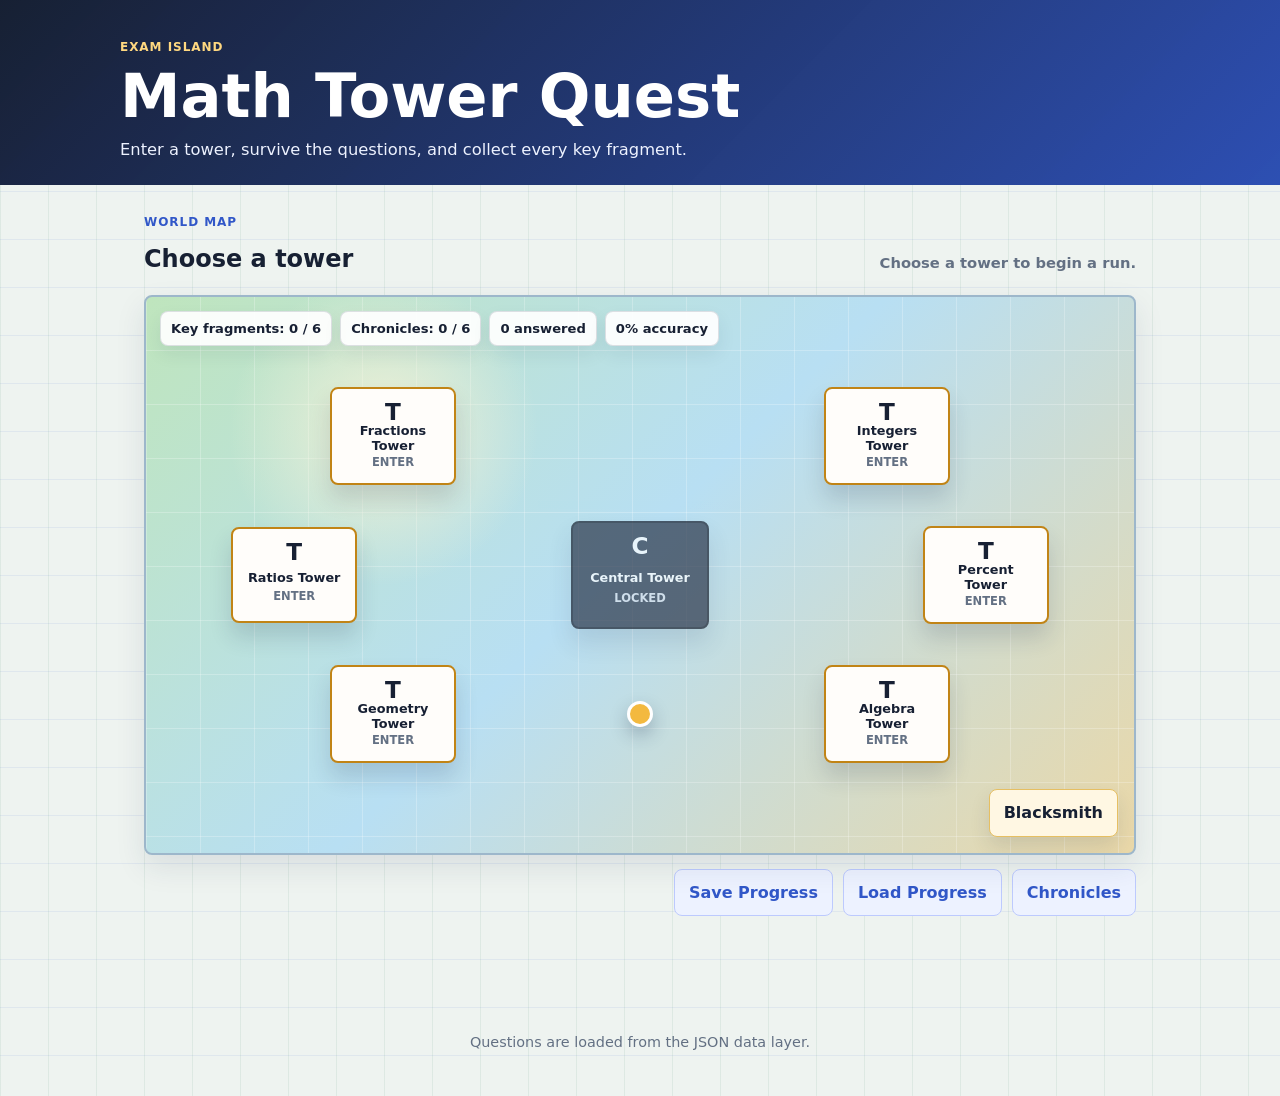
==== commit a39cda78: "Add chronicles system and teaching slides" ====
--- a/index.html
+++ b/index.html
@@ -1,6 +1,7 @@
 <!DOCTYPE html>
 <html lang="en">
   <head>
+    <!-- index.html defines the static UI containers. Game data, rules, and save state live outside this file. -->
     <meta charset="UTF-8" />
     <meta name="viewport" content="width=device-width, initial-scale=1.0" />
     <meta
@@ -37,6 +38,7 @@
         <div id="game-map" class="game-map" aria-label="Exam Island map">
           <div class="map-hud" aria-label="Player progress">
             <span id="fragment-count" class="hud-pill">Key fragments: 0 / 6</span>
+            <span id="chronicle-count" class="hud-pill">Chronicles: 0 / 6</span>
             <span id="questions-answered" class="hud-pill">0 answered</span>
             <span id="accuracy-percentage" class="hud-pill">0% accuracy</span>
           </div>
@@ -63,6 +65,9 @@
           </button>
           <button id="load-progress" class="progress-button" type="button">
             Load Progress
+          </button>
+          <button id="open-chronicles" class="progress-button" type="button">
+            Chronicles
           </button>
           <input
             id="progress-file"
@@ -113,6 +118,37 @@
         <div id="question-list" class="question-list" aria-live="polite"></div>
       </section>
 
+      <section
+        id="chronicle-screen"
+        class="chronicle-screen"
+        aria-labelledby="chronicle-heading"
+        hidden
+      >
+        <div class="chronicle-topbar">
+          <button id="close-chronicles" class="back-button" type="button">
+            Back to Map
+          </button>
+          <p id="chronicle-status" class="chronicle-status" aria-live="polite"></p>
+        </div>
+
+        <div class="chronicle-layout">
+          <aside class="chronicle-index" aria-label="Chronicle list">
+            <p class="section-label">Chronicles</p>
+            <h2 id="chronicle-heading">Ancient Records</h2>
+            <div id="chronicle-list" class="chronicle-list"></div>
+          </aside>
+
+          <article id="chronicle-reader" class="chronicle-reader" aria-live="polite">
+            <p class="section-label">Record Chamber</p>
+            <h3>Select an unlocked Chronicle</h3>
+            <p>
+              First-time tower clears reveal the history of this world and the
+              project that created it.
+            </p>
+          </article>
+        </div>
+      </section>
+
       <div id="error-message" class="error-message" role="alert" hidden></div>
     </main>
 
--- a/style.css
+++ b/style.css
@@ -1,3 +1,4 @@
+/* style.css owns presentation only: layout, visual states, and small UI animations. */
 :root {
   --background: #eef3f0;
   --surface: #ffffff;
@@ -74,11 +75,11 @@
 
 .page-content { padding: 28px 24px 56px; }
 
-.map-section, .practice-view {
+.map-section, .practice-view, .chronicle-screen {
   margin-bottom: 26px;
 }
 
-.map-heading, .tower-overview, .tower-topbar {
+.map-heading, .tower-overview, .tower-topbar, .chronicle-topbar {
   display: flex;
   align-items: flex-end;
   justify-content: space-between;
@@ -88,7 +89,7 @@
 
 .map-heading h2, .tower-overview h2 { margin-bottom: 0; }
 
-.map-status, .tower-status {
+.map-status, .tower-status, .chronicle-status {
   max-width: 430px;
   margin-bottom: 4px;
   color: var(--text-muted);
@@ -279,6 +280,218 @@
   box-shadow: var(--shadow);
 }
 
+.chronicle-screen {
+  padding: 24px;
+  background:
+    linear-gradient(90deg, rgba(193, 132, 22, 0.08) 1px, transparent 1px),
+    linear-gradient(0deg, rgba(193, 132, 22, 0.08) 1px, transparent 1px),
+    #fff8e7;
+  background-size: 38px 38px;
+  border: 1px solid #e5c985;
+  border-radius: 8px;
+  box-shadow: var(--shadow);
+}
+
+.chronicle-topbar {
+  align-items: center;
+}
+
+.chronicle-layout {
+  display: grid;
+  grid-template-columns: minmax(220px, 280px) 1fr;
+  gap: 22px;
+}
+
+.chronicle-index,
+.chronicle-reader {
+  background: rgba(255, 253, 247, 0.9);
+  border: 1px solid #e5c985;
+  border-radius: 8px;
+  box-shadow: 0 12px 24px rgba(64, 46, 14, 0.08);
+}
+
+.chronicle-index {
+  padding: 18px;
+}
+
+.chronicle-index h2 {
+  margin-bottom: 16px;
+  font-size: 1.55rem;
+}
+
+.chronicle-list {
+  display: grid;
+  gap: 10px;
+}
+
+.chronicle-item {
+  display: grid;
+  gap: 3px;
+  width: 100%;
+  min-height: 76px;
+  padding: 12px;
+  color: var(--text);
+  text-align: left;
+  background: #ffffff;
+  border: 1px solid #e5c985;
+  border-radius: 8px;
+  cursor: pointer;
+}
+
+.chronicle-item:hover:not(:disabled),
+.chronicle-item:focus-visible {
+  background: #fff4d1;
+  outline: none;
+}
+
+.chronicle-item:disabled {
+  cursor: not-allowed;
+  opacity: 0.58;
+}
+
+.chronicle-item span {
+  color: var(--gold);
+  font-size: 0.72rem;
+  font-weight: 900;
+  letter-spacing: 0.06em;
+  text-transform: uppercase;
+}
+
+.chronicle-item strong {
+  font-size: 0.98rem;
+  line-height: 1.2;
+}
+
+.chronicle-item small {
+  color: var(--text-muted);
+  font-weight: 800;
+}
+
+.chronicle-item.is-read {
+  border-color: var(--forest);
+}
+
+.chronicle-reader {
+  min-height: 520px;
+  padding: 28px;
+}
+
+.chronicle-reader h3 {
+  margin-bottom: 20px;
+  font-size: clamp(1.8rem, 4vw, 3.4rem);
+  line-height: 1.05;
+}
+
+.chronicle-reader > p {
+  color: #5f4f2f;
+  font-size: 1.02rem;
+  font-weight: 720;
+}
+
+.chronicle-dialogue {
+  display: grid;
+  gap: 16px;
+  margin: 22px 0;
+}
+
+.chronicle-line {
+  display: grid;
+  grid-template-columns: 52px 1fr;
+  gap: 14px;
+  align-items: start;
+}
+
+.chronicle-line > span {
+  display: grid;
+  width: 44px;
+  height: 44px;
+  place-items: center;
+  color: #fffdf7;
+  font-size: 1.2rem;
+  font-weight: 950;
+  background: #6f5421;
+  border-radius: 50%;
+}
+
+.chronicle-line div {
+  padding: 14px 16px;
+  background: rgba(255, 255, 255, 0.72);
+  border-left: 4px solid var(--gold);
+  border-radius: 8px;
+}
+
+.chronicle-line strong {
+  display: block;
+  margin-bottom: 4px;
+  color: #6f5421;
+  font-size: 0.92rem;
+  letter-spacing: 0.04em;
+  text-transform: uppercase;
+}
+
+.chronicle-line p {
+  margin-bottom: 0;
+  color: #2f2819;
+  font-size: 1.04rem;
+  font-weight: 740;
+}
+
+.chronicle-project-stage {
+  margin-top: 24px;
+  padding: 18px;
+  background: rgba(255, 255, 255, 0.64);
+  border: 1px solid #e5c985;
+  border-radius: 8px;
+}
+
+.chronicle-project-stage h4 {
+  margin: 0 0 12px;
+  color: var(--gold);
+  font-size: 0.82rem;
+  font-weight: 950;
+  letter-spacing: 0.08em;
+  text-transform: uppercase;
+}
+
+.chronicle-project-stage img,
+.chronicle-preview-frame,
+.chronicle-preview-placeholder {
+  display: grid;
+  width: 100%;
+  min-height: 180px;
+  margin-bottom: 12px;
+  place-items: center;
+  color: #6f5421;
+  font-weight: 900;
+  background:
+    linear-gradient(135deg, rgba(193, 132, 22, 0.14), rgba(36, 113, 79, 0.1)),
+    #fffdf7;
+  border: 1px dashed #c9973f;
+  border-radius: 8px;
+}
+
+.chronicle-preview-frame {
+  display: block;
+  height: 240px;
+}
+
+.chronicle-preview-placeholder span,
+.chronicle-preview-placeholder small {
+  display: block;
+  text-align: center;
+}
+
+.chronicle-preview-placeholder small {
+  margin-top: 5px;
+  color: #8a6b2a;
+  font-size: 0.82rem;
+}
+
+.chronicle-project-stage p {
+  margin-bottom: 5px;
+  color: #5f4f2f;
+}
+
 .tower-topbar { align-items: center; }
 
 .tower-description {
@@ -615,12 +828,12 @@
 @media (max-width: 700px) {
   .site-header { padding: 32px 18px 20px; }
   .page-content { padding: 24px 14px 44px; }
-  .map-heading, .tower-overview, .tower-topbar {
+  .map-heading, .tower-overview, .tower-topbar, .chronicle-topbar {
     align-items: flex-start;
     flex-direction: column;
     gap: 8px;
   }
-  .map-status, .tower-status, .progress-message {
+  .map-status, .tower-status, .chronicle-status, .progress-message {
     max-width: none;
     text-align: left;
   }
@@ -642,6 +855,16 @@
   .practice-view {
     padding: 18px 14px;
   }
+  .chronicle-screen {
+    padding: 18px 14px;
+  }
+  .chronicle-layout {
+    grid-template-columns: 1fr;
+  }
+  .chronicle-reader {
+    min-height: auto;
+    padding: 20px 16px;
+  }
   .tower-run-stats {
     justify-content: flex-start;
   }
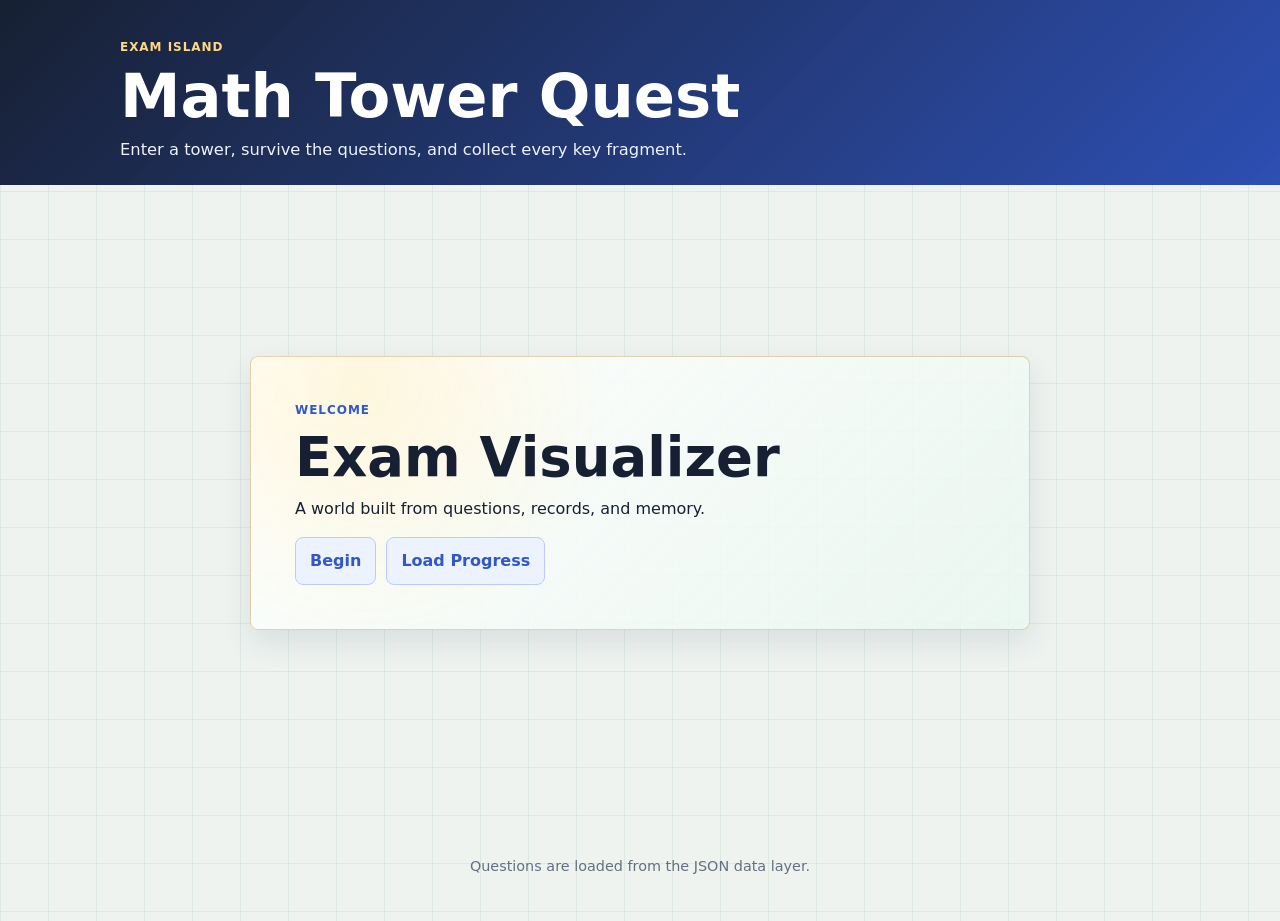
==== commit 4c399e3a: "Add opening flow and preserve return state" ====
--- a/index.html
+++ b/index.html
@@ -24,7 +24,11 @@
     </header>
 
     <main class="page-content">
-      <section id="map-screen" class="map-section" aria-labelledby="map-title">
+      <section id="opening-screen" class="opening-screen" aria-labelledby="opening-title">
+        <div id="opening-content" class="opening-content"></div>
+      </section>
+
+      <section id="map-screen" class="map-section" aria-labelledby="map-title" hidden>
         <div class="map-heading">
           <div>
             <p class="section-label">World Map</p>
@@ -132,19 +136,18 @@
         </div>
 
         <div class="chronicle-layout">
-          <aside class="chronicle-index" aria-label="Chronicle list">
+          <section id="chronicle-library" class="chronicle-library" aria-labelledby="chronicle-heading">
             <p class="section-label">Chronicles</p>
-            <h2 id="chronicle-heading">Ancient Records</h2>
+            <h2 id="chronicle-heading">Chronicles</h2>
+            <p class="chronicle-library-description">
+              Recovered Creation Records from the history of this world.
+            </p>
             <div id="chronicle-list" class="chronicle-list"></div>
-          </aside>
+          </section>
 
-          <article id="chronicle-reader" class="chronicle-reader" aria-live="polite">
-            <p class="section-label">Record Chamber</p>
-            <h3>Select an unlocked Chronicle</h3>
-            <p>
-              First-time tower clears reveal the history of this world and the
-              project that created it.
-            </p>
+          <article id="chronicle-reader" class="chronicle-reader" aria-live="polite" hidden>
+            <p class="section-label">Creation Record</p>
+            <h3>Select a recovered Chronicle</h3>
           </article>
         </div>
       </section>
--- a/style.css
+++ b/style.css
@@ -75,8 +75,100 @@
 
 .page-content { padding: 28px 24px 56px; }
 
-.map-section, .practice-view, .chronicle-screen {
+.opening-screen, .map-section, .practice-view, .chronicle-screen {
   margin-bottom: 26px;
+}
+
+.opening-screen {
+  min-height: 560px;
+  display: grid;
+  place-items: center;
+}
+
+.opening-content {
+  width: min(780px, 100%);
+}
+
+.opening-card {
+  padding: clamp(24px, 5vw, 44px);
+  background:
+    radial-gradient(circle at 14% 12%, rgba(255, 245, 214, 0.82), transparent 16rem),
+    linear-gradient(135deg, rgba(255, 255, 255, 0.96), rgba(233, 247, 239, 0.82));
+  border: 1px solid rgba(193, 132, 22, 0.34);
+  border-radius: 8px;
+  box-shadow: var(--shadow);
+}
+
+.opening-card.is-wide {
+  width: min(920px, 100%);
+}
+
+.opening-card h2 {
+  margin-bottom: 10px;
+  font-size: clamp(2rem, 5vw, 3.4rem);
+  line-height: 1.05;
+}
+
+.opening-field {
+  display: grid;
+  gap: 6px;
+  margin: 16px 0;
+  color: #41516a;
+  font-weight: 850;
+}
+
+.opening-field input {
+  width: 100%;
+  min-height: 44px;
+  padding: 9px 11px;
+  color: var(--text);
+  font: inherit;
+  background: #ffffff;
+  border: 1px solid var(--border);
+  border-radius: 8px;
+}
+
+.opening-error {
+  min-height: 24px;
+  color: var(--danger);
+  font-weight: 850;
+}
+
+.opening-actions {
+  display: flex;
+  flex-wrap: wrap;
+  gap: 10px;
+  align-items: center;
+}
+
+.team-name-grid {
+  display: grid;
+  grid-template-columns: repeat(2, minmax(0, 1fr));
+  gap: 0 14px;
+  max-height: 48vh;
+  overflow: auto;
+  padding-right: 4px;
+}
+
+.opening-team-line {
+  color: var(--forest);
+  font-weight: 850;
+}
+
+.sage-dialogue {
+  display: grid;
+  gap: 8px;
+  margin: 20px 0;
+  color: #2f2819;
+  font-weight: 760;
+}
+
+.sage-dialogue p {
+  margin: 0;
+  padding: 10px 12px;
+  background: rgba(255, 255, 255, 0.68);
+  border-left: 4px solid var(--gold);
+  border-radius: 8px;
 }
 
 .map-heading, .tower-overview, .tower-topbar, .chronicle-topbar {
@@ -298,11 +390,10 @@
 
 .chronicle-layout {
   display: grid;
-  grid-template-columns: minmax(220px, 280px) 1fr;
   gap: 22px;
 }
 
-.chronicle-index,
+.chronicle-library,
 .chronicle-reader {
   background: rgba(255, 253, 247, 0.9);
   border: 1px solid #e5c985;
@@ -310,37 +401,81 @@
   box-shadow: 0 12px 24px rgba(64, 46, 14, 0.08);
 }
 
-.chronicle-index {
-  padding: 18px;
-}
-
-.chronicle-index h2 {
-  margin-bottom: 16px;
-  font-size: 1.55rem;
+.chronicle-library {
+  padding: clamp(18px, 3vw, 28px);
+  background:
+    radial-gradient(circle at 12% 10%, rgba(255, 255, 255, 0.82), transparent 16rem),
+    linear-gradient(135deg, rgba(255, 253, 247, 0.94), rgba(255, 244, 209, 0.74));
+}
+
+.chronicle-library h2 {
+  margin-bottom: 8px;
+  font-size: clamp(2rem, 4vw, 3.3rem);
+}
+
+.chronicle-library-description {
+  max-width: 620px;
+  margin-bottom: 18px;
+  color: #5f4f2f;
+  font-weight: 740;
+  line-height: 1.55;
 }
 
 .chronicle-list {
   display: grid;
+  grid-template-columns: repeat(3, minmax(0, 1fr));
   gap: 10px;
 }
 
+.chronicle-list-summary {
+  display: grid;
+  gap: 4px;
+  grid-column: 1 / -1;
+  padding: 12px;
+  color: #5f4f2f;
+  background: rgba(255, 244, 209, 0.74);
+  border: 1px solid rgba(201, 151, 63, 0.32);
+  border-radius: 8px;
+}
+
+.chronicle-list-summary strong {
+  color: #3c321f;
+  font-size: 1rem;
+}
+
+.chronicle-list-summary span {
+  color: var(--forest);
+  font-size: 0.82rem;
+  font-weight: 900;
+}
+
 .chronicle-item {
   display: grid;
-  gap: 3px;
+  align-content: start;
+  gap: 8px;
   width: 100%;
-  min-height: 76px;
-  padding: 12px;
+  min-height: 190px;
+  padding: 16px;
   color: var(--text);
   text-align: left;
-  background: #ffffff;
+  background:
+    linear-gradient(135deg, rgba(255, 255, 255, 0.86), rgba(255, 244, 209, 0.54));
   border: 1px solid #e5c985;
   border-radius: 8px;
   cursor: pointer;
+  transition:
+    background 180ms ease,
+    border-color 180ms ease,
+    box-shadow 180ms ease,
+    transform 180ms ease;
 }
 
 .chronicle-item:hover:not(:disabled),
 .chronicle-item:focus-visible {
   background: #fff4d1;
+  border-color: #c9973f;
+  box-shadow: 0 10px 20px rgba(111, 84, 33, 0.12);
+  transform: translateY(-1px);
   outline: none;
 }
 
@@ -349,7 +484,12 @@
   opacity: 0.58;
 }
 
-.chronicle-item span {
+.chronicle-item.is-locked {
+  background:
+    linear-gradient(135deg, rgba(235, 230, 216, 0.7), rgba(255, 255, 255, 0.5));
+}
+
+.chronicle-item .record-number {
   color: var(--gold);
   font-size: 0.72rem;
   font-weight: 900;
@@ -357,29 +497,59 @@
   text-transform: uppercase;
 }
 
+.chronicle-item .record-status {
+  justify-self: start;
+  border: 1px solid rgba(111, 84, 33, 0.22);
+  border-radius: 999px;
+  padding: 4px 8px;
+  color: #6f5421;
+  background: rgba(255, 244, 209, 0.72);
+  font-size: 0.72rem;
+  font-weight: 950;
+  letter-spacing: 0.06em;
+  text-transform: uppercase;
+}
+
 .chronicle-item strong {
-  font-size: 0.98rem;
+  font-size: 1.1rem;
   line-height: 1.2;
 }
 
 .chronicle-item small {
   color: var(--text-muted);
-  font-weight: 800;
+  font-weight: 760;
+  line-height: 1.45;
+}
+
+.record-action {
+  align-self: end;
+  justify-self: start;
+  margin-top: 6px;
+  color: var(--forest);
+  font-size: 0.82rem;
+  font-weight: 950;
 }
 
 .chronicle-item.is-read {
   border-color: var(--forest);
+  box-shadow: inset 4px 0 0 rgba(36, 113, 79, 0.45);
 }
 
 .chronicle-reader {
   min-height: 520px;
   padding: 28px;
+  background:
+    radial-gradient(circle at 18% 8%, rgba(255, 255, 255, 0.9), transparent 14rem),
+    linear-gradient(135deg, rgba(255, 248, 230, 0.95), rgba(255, 253, 247, 0.9));
+  animation: recoveredRecordIn 360ms ease both;
 }
 
 .chronicle-reader h3 {
   margin-bottom: 20px;
   font-size: clamp(1.8rem, 4vw, 3.4rem);
   line-height: 1.05;
+  text-shadow: 0 0 18px rgba(193, 132, 22, 0.18);
+  animation: chronicleTitleRise 420ms ease both;
 }
 
 .chronicle-reader > p {
@@ -388,10 +558,192 @@
   font-weight: 720;
 }
 
+.chronicle-record-grid {
+  display: grid;
+  grid-template-columns: repeat(6, minmax(38px, 1fr));
+  gap: 10px;
+  margin: 20px 0;
+}
+
+.chronicle-record-grid span {
+  display: grid;
+  min-height: 52px;
+  place-items: center;
+  color: #786f60;
+  font-weight: 950;
+  background: rgba(230, 224, 210, 0.72);
+  border: 1px solid rgba(95, 79, 47, 0.2);
+  border-radius: 8px;
+}
+
+.chronicle-record-grid .is-recovered {
+  color: #6f5421;
+  background: #fff4d1;
+  border-color: rgba(201, 151, 63, 0.55);
+}
+
+.chronicle-record-grid .is-witnessed {
+  color: #fffdf7;
+  background: linear-gradient(135deg, var(--forest), #6f5421);
+}
+
+.chronicle-record-header {
+  display: flex;
+  flex-wrap: wrap;
+  gap: 10px;
+  align-items: center;
+  justify-content: space-between;
+  margin-bottom: 10px;
+  padding-bottom: 10px;
+  border-bottom: 1px solid rgba(201, 151, 63, 0.32);
+}
+
+.chronicle-record-header .section-label {
+  margin: 0;
+}
+
+.chronicle-record-header span {
+  border: 1px solid rgba(36, 113, 79, 0.35);
+  border-radius: 999px;
+  padding: 5px 10px;
+  color: var(--forest);
+  background: rgba(233, 246, 237, 0.78);
+  font-size: 0.76rem;
+  font-weight: 950;
+  letter-spacing: 0.08em;
+  text-transform: uppercase;
+}
+
 .chronicle-dialogue {
   display: grid;
   gap: 16px;
   margin: 22px 0;
+  animation: chronicleDialogueReveal 480ms ease 80ms both;
+}
+
+.chronicle-experience {
+  display: grid;
+  min-height: 430px;
+  align-content: center;
+  gap: 20px;
+  padding: clamp(16px, 4vw, 34px);
+  background:
+    radial-gradient(circle at center, rgba(255, 244, 209, 0.78), transparent 17rem),
+    rgba(255, 255, 255, 0.45);
+  border: 1px solid rgba(201, 151, 63, 0.28);
+  border-radius: 10px;
+  cursor: pointer;
+  animation: chronicleDialogueReveal 360ms ease both;
+}
+
+.chronicle-experience:focus-visible {
+  outline: 3px solid rgba(36, 113, 79, 0.34);
+  outline-offset: 4px;
+}
+
+.chronicle-step-count {
+  justify-self: center;
+  margin: 0;
+  color: #6f5421;
+  font-size: 0.82rem;
+  font-weight: 950;
+  letter-spacing: 0.08em;
+  text-transform: uppercase;
+}
+
+.chronicle-stage-line {
+  display: grid;
+  grid-template-columns: 86px minmax(0, 1fr);
+  gap: 18px;
+  align-items: center;
+  max-width: 720px;
+  margin: 0 auto;
+  animation: chronicleLineFade 260ms ease both;
+}
+
+.chronicle-stage-line.is-guide {
+  direction: rtl;
+}
+
+.chronicle-stage-line.is-guide .speaker-script,
+.chronicle-stage-line.is-guide .speaker-mark {
+  direction: ltr;
+}
+
+.speaker-mark {
+  display: grid;
+  width: 76px;
+  height: 76px;
+  place-items: center;
+  color: #fffdf7;
+  font-size: 2.45rem;
+  font-weight: 950;
+  background:
+    radial-gradient(circle at 35% 28%, rgba(255, 255, 255, 0.28), transparent 1.4rem),
+    #6f5421;
+  border: 2px solid rgba(255, 244, 209, 0.82);
+  border-radius: 50%;
+  box-shadow: 0 12px 24px rgba(64, 46, 14, 0.16);
+}
+
+.is-guide .speaker-mark {
+  background:
+    radial-gradient(circle at 35% 28%, rgba(255, 255, 255, 0.25), transparent 1.4rem),
+    var(--forest);
+}
+
+.speaker-script {
+  padding: 22px clamp(18px, 4vw, 32px);
+  text-align: center;
+  background:
+    linear-gradient(135deg, rgba(255, 253, 247, 0.9), rgba(255, 244, 209, 0.72));
+  border: 1px solid rgba(201, 151, 63, 0.38);
+  border-radius: 10px;
+  box-shadow: inset 0 0 22px rgba(193, 132, 22, 0.08);
+}
+
+.speaker-script strong {
+  display: block;
+  margin-bottom: 10px;
+  color: #6f5421;
+  font-size: 0.9rem;
+  font-weight: 950;
+  letter-spacing: 0.08em;
+  text-transform: uppercase;
+}
+
+.speaker-script p {
+  margin: 0;
+  color: #2f2819;
+  font-size: clamp(1.3rem, 3vw, 2rem);
+  font-weight: 820;
+  line-height: 1.35;
+}
+
+.chronicle-actions {
+  display: flex;
+  flex-wrap: wrap;
+  gap: 10px;
+  justify-content: center;
+}
+
+.chronicle-input-hint {
+  margin: 0;
+  color: #7a6745;
+  font-size: 0.86rem;
+  font-weight: 800;
+  text-align: center;
+}
+
+.chronicle-fragment-reveal {
+  display: grid;
+  gap: 10px;
+  animation: timeFragmentReveal 480ms ease both;
+}
+
+.chronicle-fragment-reveal h3 {
+  margin-bottom: 4px;
+  font-size: clamp(1.35rem, 3vw, 2.2rem);
 }
 
 .chronicle-line {
@@ -437,15 +789,19 @@
 }
 
 .chronicle-project-stage {
-  margin-top: 24px;
-  padding: 18px;
-  background: rgba(255, 255, 255, 0.64);
+  margin-top: 12px;
+  padding: 12px;
+  background:
+    linear-gradient(135deg, rgba(255, 252, 241, 0.84), rgba(238, 225, 193, 0.58)),
+    rgba(255, 255, 255, 0.64);
   border: 1px solid #e5c985;
   border-radius: 8px;
+  box-shadow: inset 0 0 24px rgba(193, 132, 22, 0.08);
+  animation: timeFragmentReveal 480ms ease 120ms both;
 }
 
 .chronicle-project-stage h4 {
-  margin: 0 0 12px;
+  margin: 0 0 4px;
   color: var(--gold);
   font-size: 0.82rem;
   font-weight: 950;
@@ -453,13 +809,34 @@
   text-transform: uppercase;
 }
 
+.chronicle-project-stage .era-title {
+  margin-bottom: 2px;
+  color: #3c321f;
+  font-size: 1.12rem;
+  font-weight: 950;
+}
+
+.time-fragment-label {
+  display: inline-flex;
+  margin-bottom: 8px;
+  border: 1px solid rgba(201, 151, 63, 0.35);
+  border-radius: 999px;
+  padding: 5px 9px;
+  color: #6f5421;
+  background: rgba(255, 244, 209, 0.72);
+  font-size: 0.78rem;
+  font-weight: 950;
+  letter-spacing: 0.06em;
+  text-transform: uppercase;
+}
+
 .chronicle-project-stage img,
 .chronicle-preview-frame,
 .chronicle-preview-placeholder {
   display: grid;
   width: 100%;
   min-height: 180px;
-  margin-bottom: 12px;
+  margin-bottom: 8px;
   place-items: center;
   color: #6f5421;
   font-weight: 900;
@@ -468,11 +845,23 @@
     #fffdf7;
   border: 1px dashed #c9973f;
   border-radius: 8px;
+  box-shadow: 0 0 0 4px rgba(201, 151, 63, 0.08);
+  transition:
+    border-color 180ms ease,
+    box-shadow 180ms ease,
+    transform 180ms ease;
 }
 
 .chronicle-preview-frame {
   display: block;
-  height: 240px;
+  height: calc(100vh - 180px);
+  min-height: 80vh;
+}
+
+.chronicle-preview-frame:hover,
+.chronicle-preview-frame:focus-visible {
+  border-color: #6f5421;
+  box-shadow: 0 0 20px rgba(201, 151, 63, 0.26);
 }
 
 .chronicle-preview-placeholder span,
@@ -490,6 +879,61 @@
 .chronicle-project-stage p {
   margin-bottom: 5px;
   color: #5f4f2f;
+}
+
+@keyframes recoveredRecordIn {
+  from {
+    opacity: 0;
+    transform: translateY(10px) scale(0.99);
+  }
+  to {
+    opacity: 1;
+    transform: translateY(0) scale(1);
+  }
+}
+
+@keyframes chronicleTitleRise {
+  from {
+    opacity: 0;
+    transform: translateY(8px);
+  }
+  to {
+    opacity: 1;
+    transform: translateY(0);
+  }
+}
+
+@keyframes chronicleDialogueReveal {
+  from {
+    opacity: 0;
+    transform: translateY(8px);
+  }
+  to {
+    opacity: 1;
+    transform: translateY(0);
+  }
+}
+
+@keyframes chronicleLineFade {
+  from {
+    opacity: 0;
+    transform: translateY(6px) scale(0.99);
+  }
+  to {
+    opacity: 1;
+    transform: translateY(0) scale(1);
+  }
+}
+
+@keyframes timeFragmentReveal {
+  from {
+    opacity: 0;
+    transform: translateY(8px);
+  }
+  to {
+    opacity: 1;
+    transform: translateY(0);
+  }
 }
 
 .tower-topbar { align-items: center; }
@@ -828,6 +1272,9 @@
 @media (max-width: 700px) {
   .site-header { padding: 32px 18px 20px; }
   .page-content { padding: 24px 14px 44px; }
+  .team-name-grid {
+    grid-template-columns: 1fr;
+  }
   .map-heading, .tower-overview, .tower-topbar, .chronicle-topbar {
     align-items: flex-start;
     flex-direction: column;
@@ -861,10 +1308,31 @@
   .chronicle-layout {
     grid-template-columns: 1fr;
   }
+  .chronicle-list {
+    grid-template-columns: 1fr;
+  }
   .chronicle-reader {
     min-height: auto;
     padding: 20px 16px;
   }
+  .chronicle-record-grid {
+    grid-template-columns: repeat(3, 1fr);
+  }
+  .chronicle-experience {
+    min-height: 360px;
+    padding: 16px;
+  }
+  .chronicle-stage-line,
+  .chronicle-stage-line.is-guide {
+    grid-template-columns: 1fr;
+    justify-items: center;
+    direction: ltr;
+  }
+  .speaker-mark {
+    width: 64px;
+    height: 64px;
+    font-size: 2rem;
+  }
   .tower-run-stats {
     justify-content: flex-start;
   }
